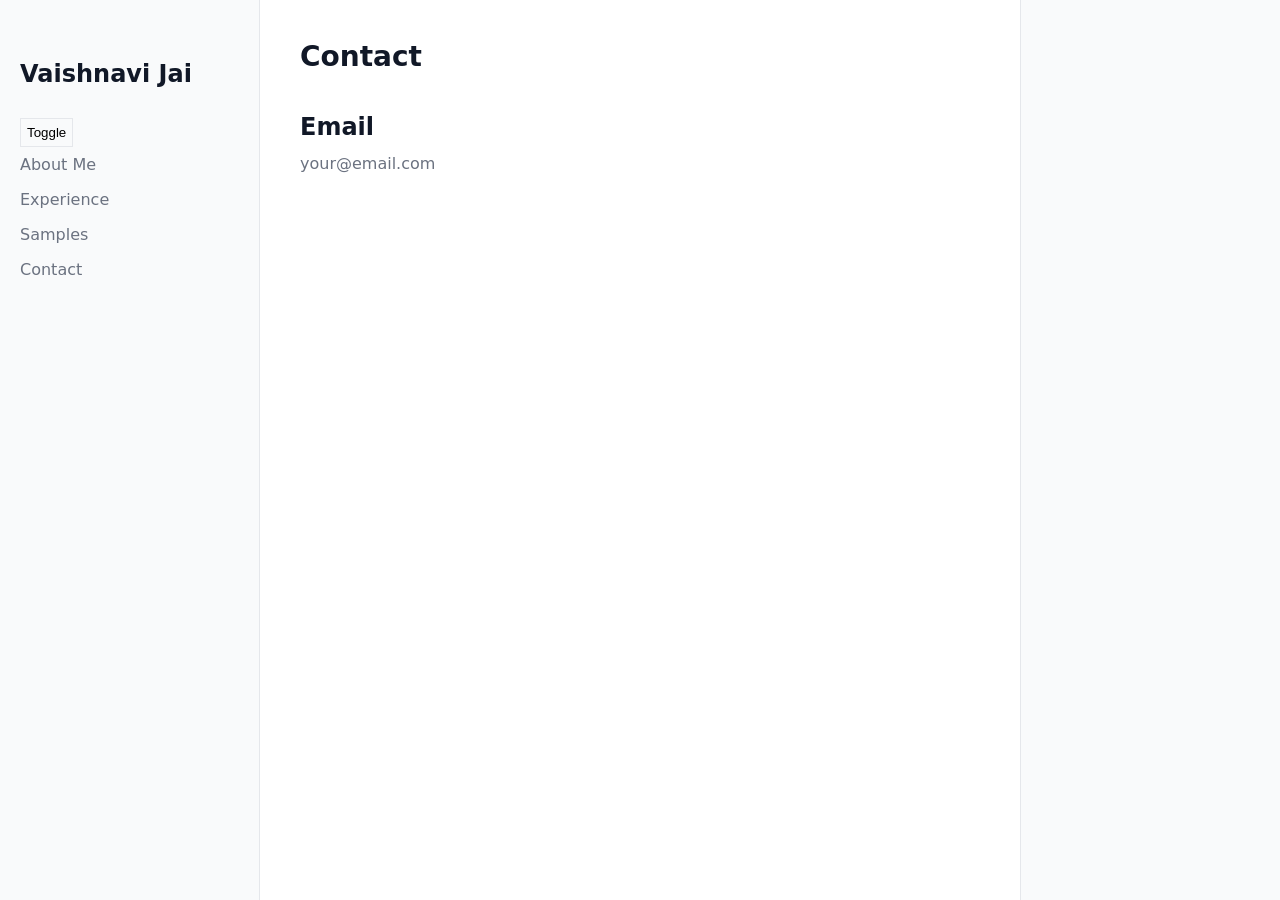
==== contact.html @ b00a7892 "Create contact.html" ====
<!DOCTYPE html>
<html lang="en">
<head>
  <meta charset="UTF-8" />
  <title>Contact</title>
  <link rel="stylesheet" href="styles.css">
</head>

<body>

<aside class="sidebar">
  <h2>Vaishnavi Jai</h2>
  <button id="themeToggle" class="toggle">Toggle</button>

  <nav class="nav">
    <a href="/index.html">About Me</a>
    <a href="/experience.html">Experience</a>
    <a href="/samples.html">Samples</a>
    <a href="/contact.html">Contact</a>
  </nav>
</aside>

<main class="main">
  <h1>Contact</h1>

  <h2>Email</h2>
  <p>your@email.com</p>
</main>

<aside class="toc"><div id="toc"></div></aside>

<script>
/* same JS */
</script>

</body>
</html>
---- styles.css ----
/* Satoshi font (fallback to system if it fails) */
@import url('https://api.fontshare.com/v2/css?f[]=satoshi@400,500,700&display=swap');

:root {
  --bg: #ffffff;
  --panel: #f9fafb;
  --text: #111827;
  --muted: #6b7280;
  --accent: #4f46e5;
  --border: #e5e7eb;
  --code-bg: #f3f4f6;
}

[data-theme="dark"] {
  --bg: #0f172a;
  --panel: #111827;
  --text: #e5e7eb;
  --muted: #9ca3af;
  --accent: #6366f1;
  --border: #1f2937;
  --code-bg: #020617;
}

* { margin: 0; padding: 0; box-sizing: border-box; }

body {
  display: grid;
  grid-template-columns: 260px 1fr 260px;
  font-family: 'Satoshi', -apple-system, system-ui, sans-serif;
  background: var(--bg);
  color: var(--text);
}

/* Sidebar */
.sidebar {
  position: sticky;
  top: 0;
  height: 100vh;
  padding: 20px;
  border-right: 1px solid var(--border);
  background: var(--panel);
}

.sidebar h2 {
  margin-bottom: 20px;
}

.nav a {
  display: block;
  color: var(--muted);
  text-decoration: none;
  padding: 8px 0;
}

/* ACTIVE NAV */
.nav a.active {
  color: var(--accent);
  font-weight: 500;
}

.nav a:hover {
  color: var(--text);
}

/* Main */
.main {
  padding: 40px;
  max-width: 800px;
}

h1 { font-size: 28px; margin-bottom: 10px; }
h2 { margin-top: 40px; margin-bottom: 10px; }

p {
  color: var(--muted);
  line-height: 1.6;
  margin-bottom: 15px;
}

/* TOC */
.toc {
  position: sticky;
  top: 0;
  height: 100vh;
  padding: 20px;
  border-left: 1px solid var(--border);
  background: var(--panel);
}

.toc a {
  display: block;
  color: var(--muted);
  margin-bottom: 6px;
  text-decoration: none;
}

.toc a:hover {
  color: var(--text);
}

/* Search */
.search input {
  width: 100%;
  padding: 8px;
  border: 1px solid var(--border);
  background: var(--bg);
  color: var(--text);
  border-radius: 6px;
}

/* Toggle */
.toggle {
  margin-top: 10px;
  padding: 6px;
  border: 1px solid var(--border);
  background: transparent;
  cursor: pointer;
}

/* Code */
pre {
  background: var(--code-bg);
  padding: 15px;
  border-radius: 8px;
}
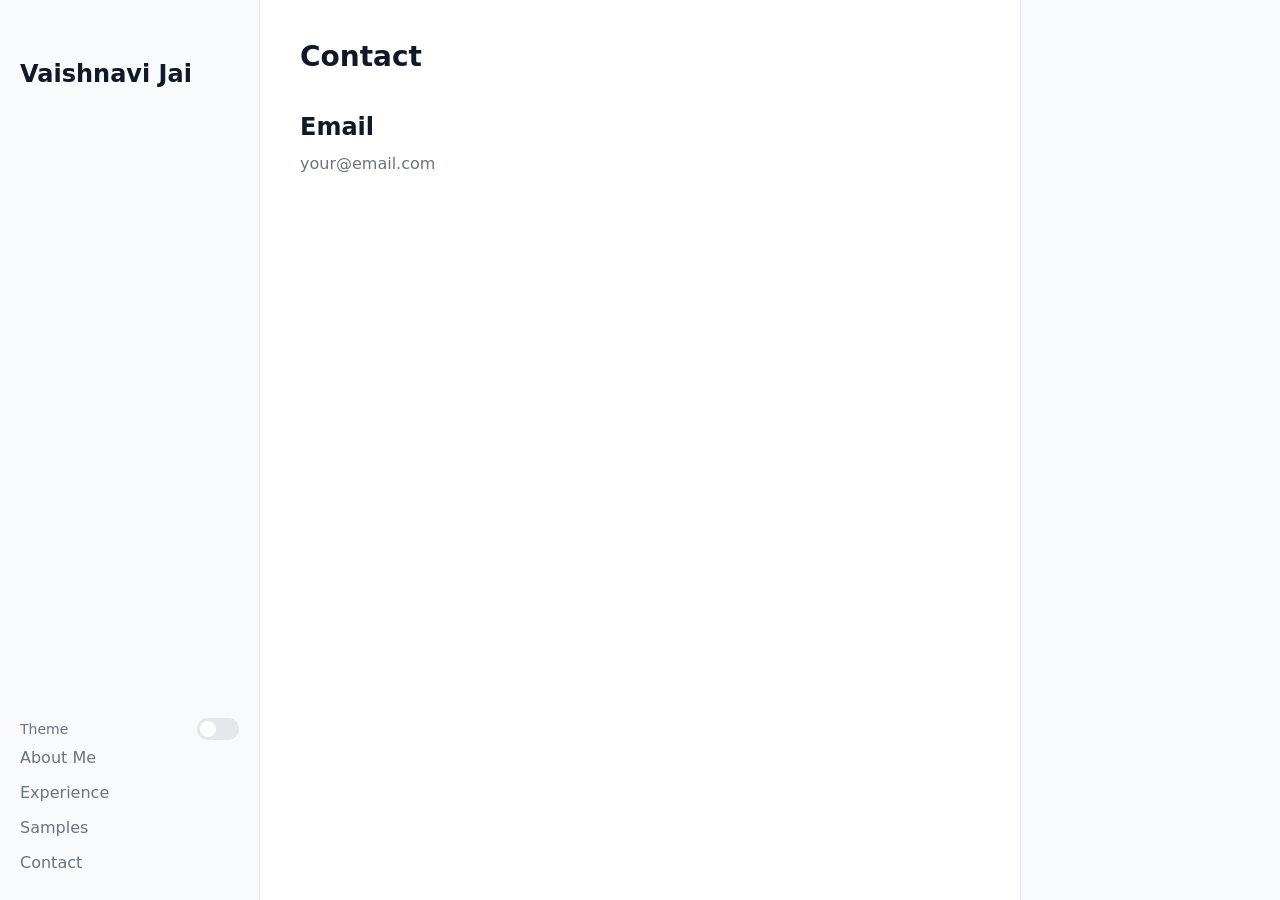
==== commit 7daa4178: "Update contact.html" ====
--- a/contact.html
+++ b/contact.html
@@ -10,8 +10,15 @@
 
 <aside class="sidebar">
   <h2>Vaishnavi Jai</h2>
-  <button id="themeToggle" class="toggle">Toggle</button>
-
+  <div class="sidebar-bottom">
+  <div class="theme-switch">
+    <span>Theme</span>
+    <label class="switch">
+      <input type="checkbox" id="themeToggle">
+      <span class="slider"></span>
+    </label>
+  </div>
+</div>
   <nav class="nav">
     <a href="/index.html">About Me</a>
     <a href="/experience.html">Experience</a>
--- a/styles.css
+++ b/styles.css
@@ -123,3 +123,65 @@
   padding: 15px;
   border-radius: 8px;
 }
+
+/* Ensure sidebar layout supports bottom alignment */
+.sidebar {
+  display: flex;
+  flex-direction: column;
+}
+
+/* Push toggle to bottom */
+.sidebar-bottom {
+  margin-top: auto;
+}
+
+/* Toggle switch */
+.theme-switch {
+  display: flex;
+  align-items: center;
+  justify-content: space-between;
+  font-size: 14px;
+  color: var(--muted);
+}
+
+.switch {
+  position: relative;
+  width: 42px;
+  height: 22px;
+}
+
+.switch input {
+  opacity: 0;
+  width: 0;
+  height: 0;
+}
+
+.slider {
+  position: absolute;
+  cursor: pointer;
+  inset: 0;
+  background-color: var(--border);
+  border-radius: 999px;
+  transition: 0.3s;
+}
+
+.slider::before {
+  content: "";
+  position: absolute;
+  height: 16px;
+  width: 16px;
+  left: 3px;
+  top: 3px;
+  background-color: white;
+  border-radius: 50%;
+  transition: 0.3s;
+}
+
+/* Active (dark mode) */
+input:checked + .slider {
+  background-color: var(--accent);
+}
+
+input:checked + .slider::before {
+  transform: translateX(20px);
+}
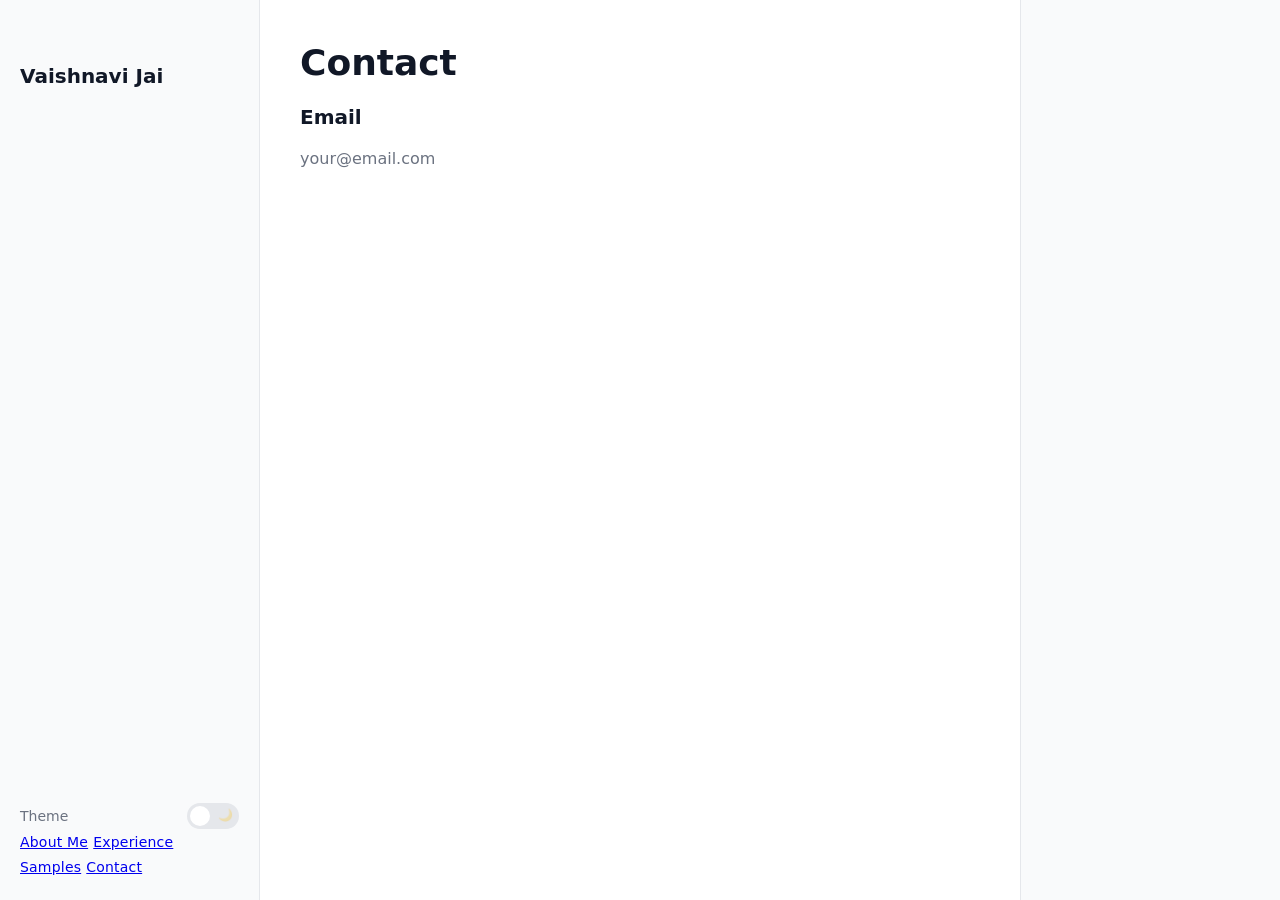
==== commit 8640ab1d: "Update contact.html" ====
--- a/contact.html
+++ b/contact.html
@@ -13,9 +13,14 @@
   <div class="sidebar-bottom">
   <div class="theme-switch">
     <span>Theme</span>
+
     <label class="switch">
       <input type="checkbox" id="themeToggle">
-      <span class="slider"></span>
+
+      <span class="slider">
+        <span class="icon sun">☀️</span>
+        <span class="icon moon">🌙</span>
+      </span>
     </label>
   </div>
 </div>
--- a/styles.css
+++ b/styles.css
@@ -9,6 +9,17 @@
   --accent: #4f46e5;
   --border: #e5e7eb;
   --code-bg: #f3f4f6;
+  
+  /* Typography scale */
+  --fs-xs: 12px;
+  --fs-sm: 14px;
+  --fs-md: 16px;
+  --fs-lg: 20px;
+  --fs-xl: 28px;
+  --fs-2xl: 36px;
+  --lh-tight: 1.25;
+  --lh-normal: 1.6;
+  --lh-loose: 1.8;
 }
 
 [data-theme="dark"] {
@@ -27,11 +38,28 @@
   display: grid;
   grid-template-columns: 260px 1fr 260px;
   font-family: 'Satoshi', -apple-system, system-ui, sans-serif;
+  font-size: var(--fs-md);
+  line-height: var(--lh-normal);
   background: var(--bg);
   color: var(--text);
 }
 
-/* Sidebar */
+.nav a {
+  font-size: var(--fs-sm);
+  line-height: 1.5;
+  letter-spacing: 0.2px;
+}
+
+/* ACTIVE NAV */
+.nav a.active {
+  color: var(--accent);
+  font-weight: 500;
+}
+
+.nav a:hover {
+  color: var(--text);
+}
+
 .sidebar {
   position: sticky;
   top: 0;
@@ -39,27 +67,13 @@
   padding: 20px;
   border-right: 1px solid var(--border);
   background: var(--panel);
-}
-
-.sidebar h2 {
-  margin-bottom: 20px;
-}
-
-.nav a {
-  display: block;
-  color: var(--muted);
-  text-decoration: none;
-  padding: 8px 0;
-}
-
-/* ACTIVE NAV */
-.nav a.active {
-  color: var(--accent);
-  font-weight: 500;
-}
-
-.nav a:hover {
-  color: var(--text);
+
+  display: flex;
+  flex-direction: column;
+}
+
+.sidebar-bottom {
+  margin-top: auto;
 }
 
 /* Main */
@@ -68,13 +82,36 @@
   max-width: 800px;
 }
 
-h1 { font-size: 28px; margin-bottom: 10px; }
-h2 { margin-top: 40px; margin-bottom: 10px; }
+.main > * + * {
+  margin-top: 8px;
+}
+
+h1 {
+  font-size: var(--fs-2xl);
+  font-weight: 600;
+  line-height: var(--lh-tight);
+  margin-bottom: 16px;
+}
+
+h2 {
+  font-size: var(--fs-lg);
+  font-weight: 600;
+  margin-top: 40px;
+  margin-bottom: 12px;
+}
+
+h3 {
+  font-size: var(--fs-md);
+  font-weight: 500;
+  margin-top: 24px;
+}
 
 p {
   color: var(--muted);
-  line-height: 1.6;
-  margin-bottom: 15px;
+  font-size: var(--fs-md);
+  line-height: var(--lh-loose);
+  margin-bottom: 16px;
+  max-width: 65ch;
 }
 
 /* TOC */
@@ -85,6 +122,15 @@
   padding: 20px;
   border-left: 1px solid var(--border);
   background: var(--panel);
+  font-size: var(--fs-sm);
+}
+
+.toc h4 {
+  font-size: var(--fs-xs);
+  text-transform: uppercase;
+  letter-spacing: 0.08em;
+  margin-bottom: 10px;
+  color: var(--muted);
 }
 
 .toc a {
@@ -108,15 +154,6 @@
   border-radius: 6px;
 }
 
-/* Toggle */
-.toggle {
-  margin-top: 10px;
-  padding: 6px;
-  border: 1px solid var(--border);
-  background: transparent;
-  cursor: pointer;
-}
-
 /* Code */
 pre {
   background: var(--code-bg);
@@ -124,18 +161,7 @@
   border-radius: 8px;
 }
 
-/* Ensure sidebar layout supports bottom alignment */
-.sidebar {
-  display: flex;
-  flex-direction: column;
-}
-
-/* Push toggle to bottom */
-.sidebar-bottom {
-  margin-top: auto;
-}
-
-/* Toggle switch */
+/* Container */
 .theme-switch {
   display: flex;
   align-items: center;
@@ -144,10 +170,11 @@
   color: var(--muted);
 }
 
+/* Switch base */
 .switch {
   position: relative;
-  width: 42px;
-  height: 22px;
+  width: 52px;
+  height: 26px;
 }
 
 .switch input {
@@ -156,32 +183,62 @@
   height: 0;
 }
 
+/* Track */
 .slider {
   position: absolute;
-  cursor: pointer;
   inset: 0;
   background-color: var(--border);
   border-radius: 999px;
   transition: 0.3s;
-}
-
+  display: flex;
+  align-items: center;
+  justify-content: space-between;
+  padding: 0 6px;
+  font-size: 12px;
+}
+
+/* Icons */
+.slider .icon {
+  pointer-events: none;
+  opacity: 0.6;
+}
+
+/* Knob */
 .slider::before {
   content: "";
   position: absolute;
-  height: 16px;
-  width: 16px;
+  height: 20px;
+  width: 20px;
   left: 3px;
   top: 3px;
-  background-color: white;
+  background-color: var(--bg);
   border-radius: 50%;
   transition: 0.3s;
+  z-index: 2;
 }
 
 /* Active (dark mode) */
-input:checked + .slider {
+.switch input:checked + .slider {
   background-color: var(--accent);
 }
 
-input:checked + .slider::before {
-  transform: translateX(20px);
-}
+.switch input:checked + .slider::before {
+  transform: translateX(26px);
+}
+
+/* Icon states */
+.slider .sun {
+  opacity: 1;
+}
+
+.slider .moon {
+  opacity: 0.3;
+}
+
+.switch input:checked + .slider .sun {
+  opacity: 0.3;
+}
+
+.switch input:checked + .slider .moon {
+  opacity: 1;
+}
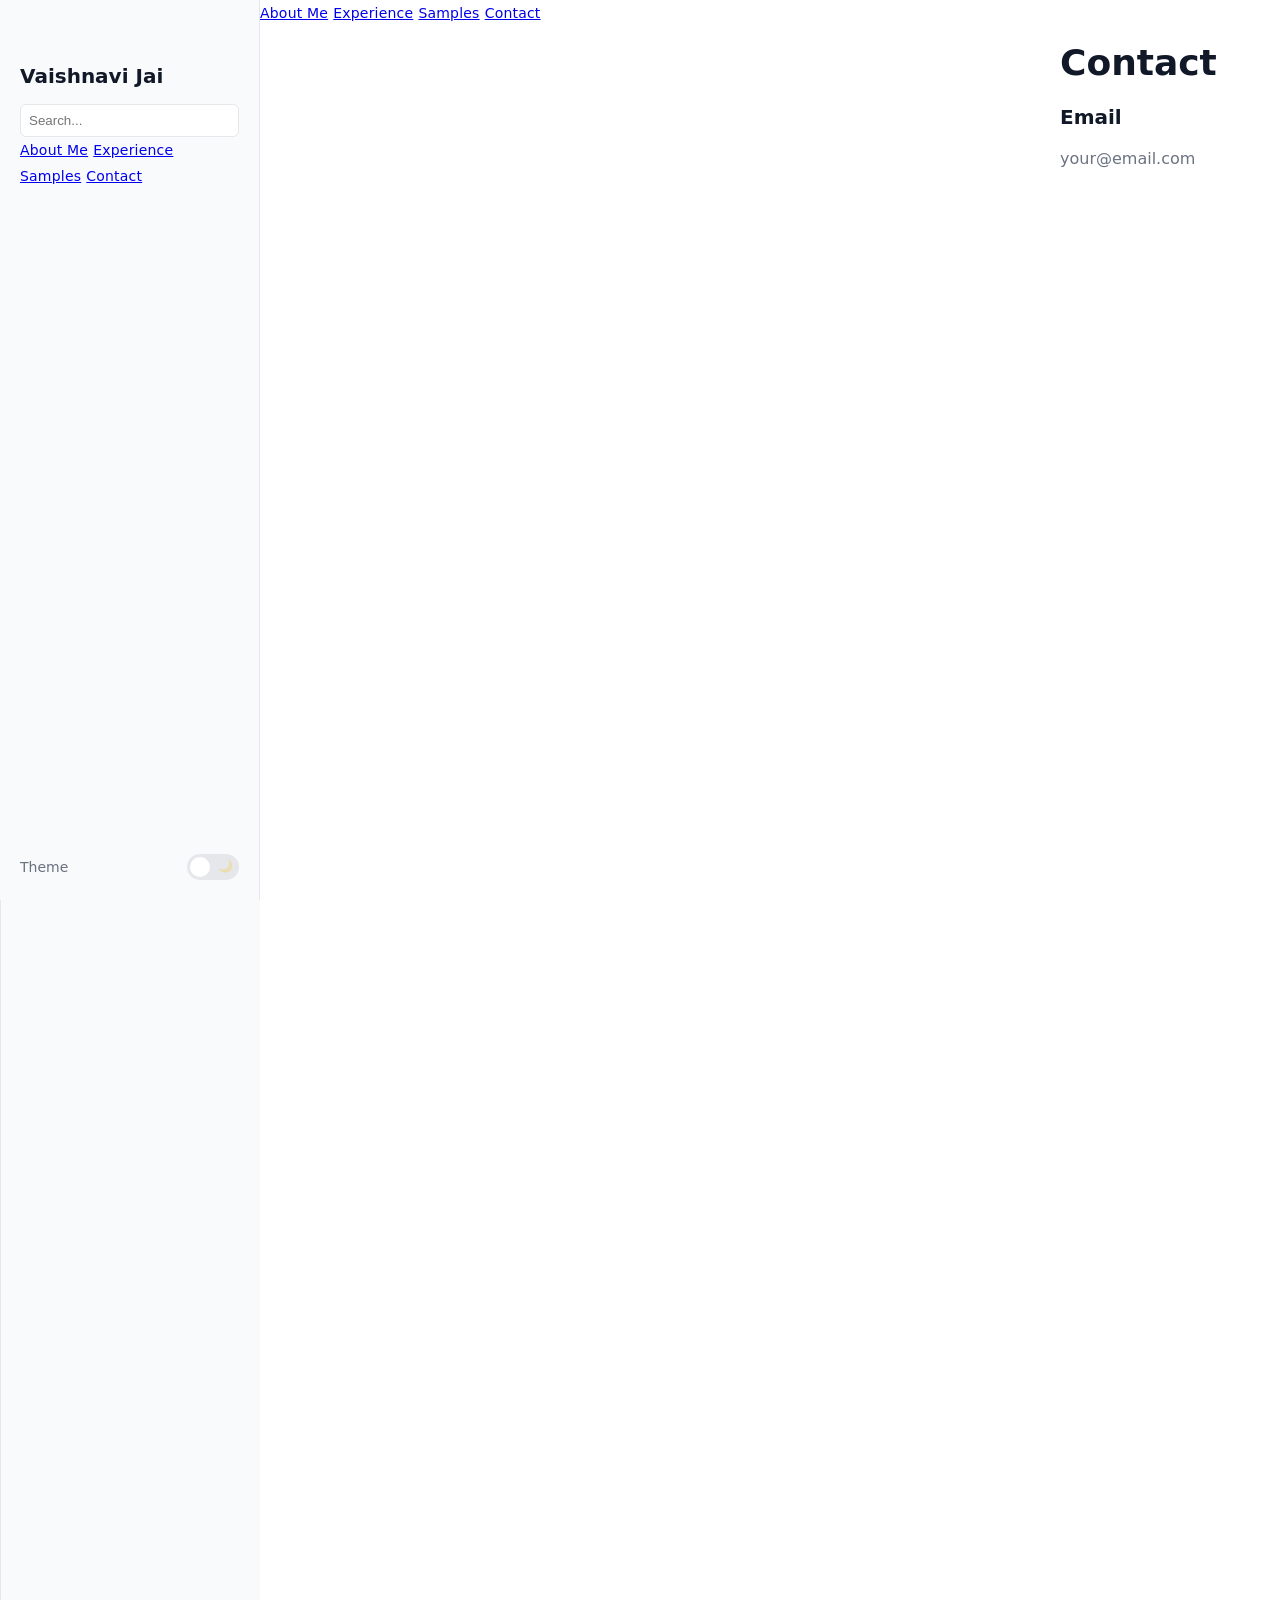
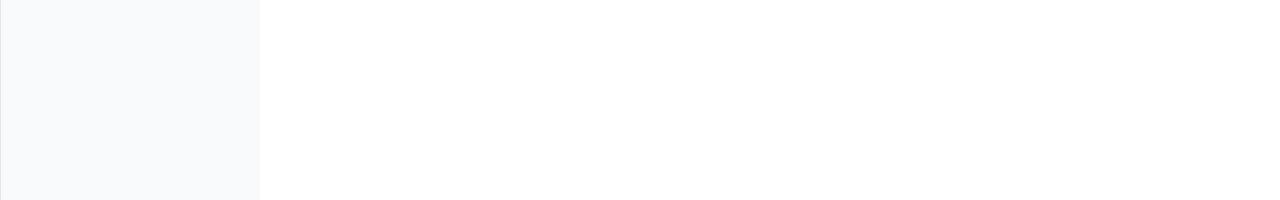
==== commit db9907bd: "Update contact.html" ====
--- a/contact.html
+++ b/contact.html
@@ -9,21 +9,39 @@
 <body>
 
 <aside class="sidebar">
-  <h2>Vaishnavi Jai</h2>
+
+  <!-- TOP SECTION -->
+  <div class="sidebar-top">
+    <h2>Vaishnavi Jai</h2>
+
+    <div class="search">
+      <input placeholder="Search..." />
+    </div>
+
+    <nav class="nav">
+      <a href="/index.html">About Me</a>
+      <a href="/experience.html">Experience</a>
+      <a href="/samples.html">Samples</a>
+      <a href="/contact.html">Contact</a>
+    </nav>
+  </div>
+
+  <!-- BOTTOM SECTION -->
   <div class="sidebar-bottom">
-  <div class="theme-switch">
-    <span>Theme</span>
+    <div class="theme-switch">
+      <span>Theme</span>
+      <label class="switch">
+        <input type="checkbox" id="themeToggle">
+        <span class="slider">
+          <span class="icon sun">☀️</span>
+          <span class="icon moon">🌙</span>
+        </span>
+      </label>
+    </div>
+  </div>
 
-    <label class="switch">
-      <input type="checkbox" id="themeToggle">
-
-      <span class="slider">
-        <span class="icon sun">☀️</span>
-        <span class="icon moon">🌙</span>
-      </span>
-    </label>
-  </div>
-</div>
+</aside>
+  
   <nav class="nav">
     <a href="/index.html">About Me</a>
     <a href="/experience.html">Experience</a>
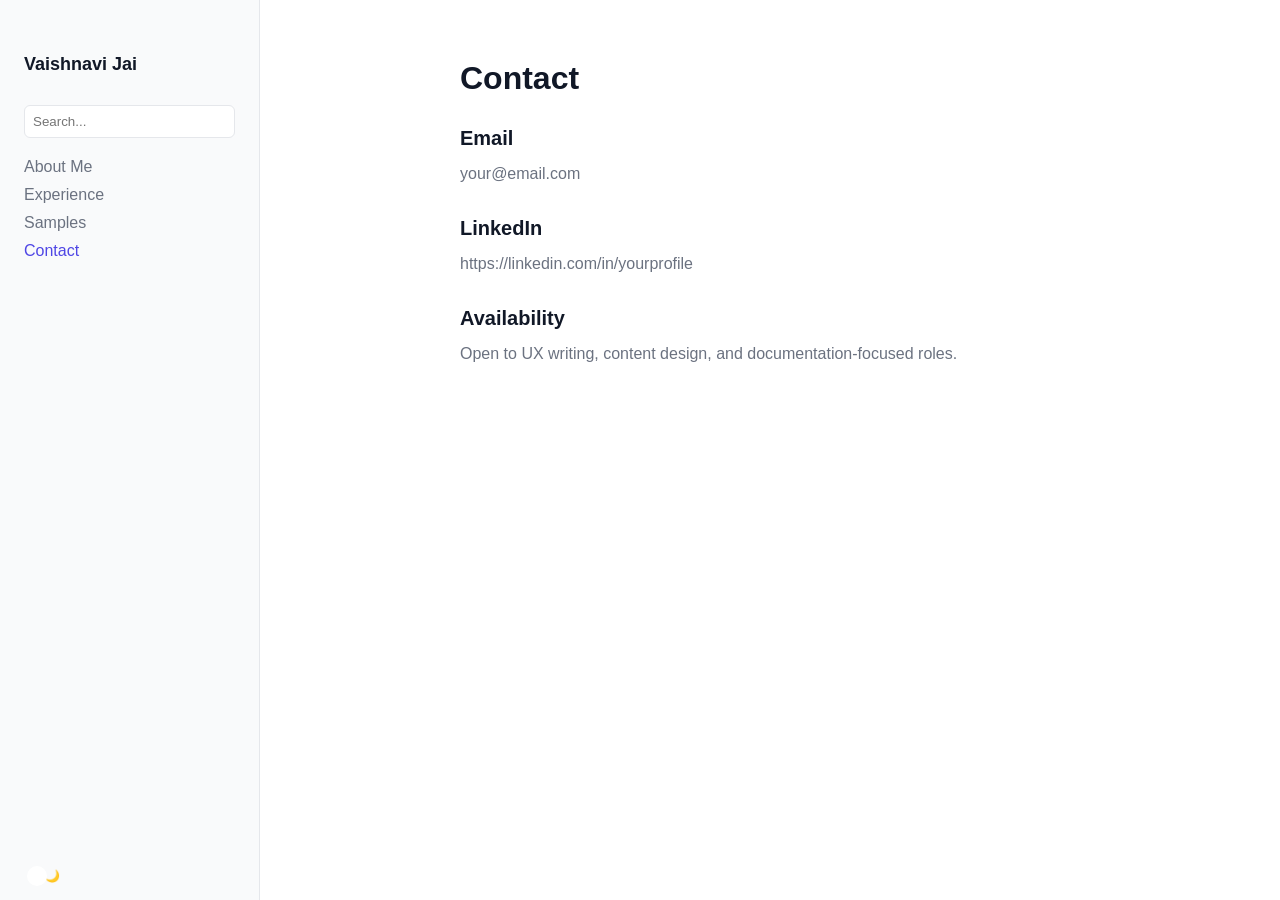
==== commit d5dda781: "Update contact.html" ====
--- a/contact.html
+++ b/contact.html
@@ -1,16 +1,17 @@
 <!DOCTYPE html>
 <html lang="en">
 <head>
-  <meta charset="UTF-8" />
+  <meta charset="UTF-8">
+  <meta name="viewport" content="width=device-width, initial-scale=1.0">
   <title>Contact</title>
   <link rel="stylesheet" href="styles.css">
 </head>
 
 <body>
 
+<!-- SIDEBAR -->
 <aside class="sidebar">
 
-  <!-- TOP SECTION -->
   <div class="sidebar-top">
     <h2>Vaishnavi Jai</h2>
 
@@ -22,45 +23,58 @@
       <a href="/index.html">About Me</a>
       <a href="/experience.html">Experience</a>
       <a href="/samples.html">Samples</a>
-      <a href="/contact.html">Contact</a>
+      <a href="/contact.html" class="active">Contact</a>
     </nav>
   </div>
 
-  <!-- BOTTOM SECTION -->
   <div class="sidebar-bottom">
-    <div class="theme-switch">
-      <span>Theme</span>
-      <label class="switch">
-        <input type="checkbox" id="themeToggle">
-        <span class="slider">
-          <span class="icon sun">☀️</span>
-          <span class="icon moon">🌙</span>
-        </span>
-      </label>
-    </div>
+    <label class="switch">
+      <input type="checkbox" id="toggle">
+      <span class="slider">
+        <span>☀️</span>
+        <span>🌙</span>
+      </span>
+    </label>
   </div>
 
 </aside>
-  
-  <nav class="nav">
-    <a href="/index.html">About Me</a>
-    <a href="/experience.html">Experience</a>
-    <a href="/samples.html">Samples</a>
-    <a href="/contact.html">Contact</a>
-  </nav>
-</aside>
 
-<main class="main">
-  <h1>Contact</h1>
+<!-- MAIN CONTENT -->
+<div class="main-wrapper">
+  <main class="main">
 
-  <h2>Email</h2>
-  <p>your@email.com</p>
-</main>
+    <h1>Contact</h1>
 
-<aside class="toc"><div id="toc"></div></aside>
+    <h2>Email</h2>
+    <p>your@email.com</p>
 
+    <h2>LinkedIn</h2>
+    <p>https://linkedin.com/in/yourprofile</p>
+
+    <h2>Availability</h2>
+    <p>
+      Open to UX writing, content design, and documentation-focused roles.
+    </p>
+
+  </main>
+</div>
+
+<!-- THEME SCRIPT -->
 <script>
-/* same JS */
+  const toggle = document.getElementById("toggle");
+
+  const savedTheme = localStorage.getItem("theme");
+
+  if (savedTheme === "dark") {
+    document.documentElement.setAttribute("data-theme", "dark");
+    toggle.checked = true;
+  }
+
+  toggle.addEventListener("change", () => {
+    const theme = toggle.checked ? "dark" : "light";
+    document.documentElement.setAttribute("data-theme", theme);
+    localStorage.setItem("theme", theme);
+  });
 </script>
 
 </body>
--- a/styles.css
+++ b/styles.css
@@ -1,4 +1,3 @@
-/* Satoshi font (fallback to system if it fails) */
 @import url('https://api.fontshare.com/v2/css?f[]=satoshi@400,500,700&display=swap');
 
 :root {
@@ -8,18 +7,6 @@
   --muted: #6b7280;
   --accent: #4f46e5;
   --border: #e5e7eb;
-  --code-bg: #f3f4f6;
-  
-  /* Typography scale */
-  --fs-xs: 12px;
-  --fs-sm: 14px;
-  --fs-md: 16px;
-  --fs-lg: 20px;
-  --fs-xl: 28px;
-  --fs-2xl: 36px;
-  --lh-tight: 1.25;
-  --lh-normal: 1.6;
-  --lh-loose: 1.8;
 }
 
 [data-theme="dark"] {
@@ -29,28 +16,62 @@
   --muted: #9ca3af;
   --accent: #6366f1;
   --border: #1f2937;
-  --code-bg: #020617;
 }
 
-* { margin: 0; padding: 0; box-sizing: border-box; }
+* {
+  margin: 0;
+  padding: 0;
+  box-sizing: border-box;
+}
 
 body {
-  display: grid;
-  grid-template-columns: 260px 1fr 260px;
-  font-family: 'Satoshi', -apple-system, system-ui, sans-serif;
-  font-size: var(--fs-md);
-  line-height: var(--lh-normal);
+  display: flex;
+  font-family: 'Satoshi', sans-serif;
   background: var(--bg);
   color: var(--text);
 }
 
-.nav a {
-  font-size: var(--fs-sm);
-  line-height: 1.5;
-  letter-spacing: 0.2px;
+/* SIDEBAR */
+.sidebar {
+  width: 260px;
+  height: 100vh;
+  padding: 24px;
+  border-right: 1px solid var(--border);
+  background: var(--panel);
+  display: flex;
+  flex-direction: column;
 }
 
-/* ACTIVE NAV */
+.sidebar-top {
+  display: flex;
+  flex-direction: column;
+  gap: 20px;
+}
+
+.sidebar h2 {
+  font-size: 18px;
+}
+
+.search input {
+  width: 100%;
+  padding: 8px;
+  border: 1px solid var(--border);
+  border-radius: 6px;
+}
+
+/* NAV FIX */
+.nav {
+  display: flex;
+  flex-direction: column;
+  gap: 10px;
+}
+
+.nav a {
+  font-size: 16px;
+  text-decoration: none;
+  color: var(--muted);
+}
+
 .nav a.active {
   color: var(--accent);
   font-weight: 500;
@@ -60,185 +81,76 @@
   color: var(--text);
 }
 
-.sidebar {
-  position: sticky;
-  top: 0;
-  height: 100vh;
-  padding: 20px;
-  border-right: 1px solid var(--border);
-  background: var(--panel);
-
+/* MAIN CONTENT (CENTER FIX) */
+.main-wrapper {
+  flex: 1;
   display: flex;
-  flex-direction: column;
+  justify-content: center;
 }
 
+.main {
+  max-width: 700px;
+  padding: 60px 40px;
+  width: 100%;
+}
+
+h1 {
+  font-size: 32px;
+  margin-bottom: 20px;
+}
+
+h2 {
+  font-size: 20px;
+  margin-top: 30px;
+  margin-bottom: 10px;
+}
+
+p {
+  color: var(--muted);
+  line-height: 1.7;
+}
+
+/* TOGGLE */
 .sidebar-bottom {
   margin-top: auto;
 }
 
-/* Main */
-.main {
-  padding: 40px;
-  max-width: 800px;
-}
-
-.main > * + * {
-  margin-top: 8px;
-}
-
-h1 {
-  font-size: var(--fs-2xl);
-  font-weight: 600;
-  line-height: var(--lh-tight);
-  margin-bottom: 16px;
-}
-
-h2 {
-  font-size: var(--fs-lg);
-  font-weight: 600;
-  margin-top: 40px;
-  margin-bottom: 12px;
-}
-
-h3 {
-  font-size: var(--fs-md);
-  font-weight: 500;
-  margin-top: 24px;
-}
-
-p {
-  color: var(--muted);
-  font-size: var(--fs-md);
-  line-height: var(--lh-loose);
-  margin-bottom: 16px;
-  max-width: 65ch;
-}
-
-/* TOC */
-.toc {
-  position: sticky;
-  top: 0;
-  height: 100vh;
-  padding: 20px;
-  border-left: 1px solid var(--border);
-  background: var(--panel);
-  font-size: var(--fs-sm);
-}
-
-.toc h4 {
-  font-size: var(--fs-xs);
-  text-transform: uppercase;
-  letter-spacing: 0.08em;
-  margin-bottom: 10px;
-  color: var(--muted);
-}
-
-.toc a {
-  display: block;
-  color: var(--muted);
-  margin-bottom: 6px;
-  text-decoration: none;
-}
-
-.toc a:hover {
-  color: var(--text);
-}
-
-/* Search */
-.search input {
-  width: 100%;
-  padding: 8px;
-  border: 1px solid var(--border);
-  background: var(--bg);
-  color: var(--text);
-  border-radius: 6px;
-}
-
-/* Code */
-pre {
-  background: var(--code-bg);
-  padding: 15px;
-  border-radius: 8px;
-}
-
-/* Container */
-.theme-switch {
-  display: flex;
-  align-items: center;
-  justify-content: space-between;
-  font-size: 14px;
-  color: var(--muted);
-}
-
-/* Switch base */
 .switch {
   position: relative;
-  width: 52px;
+  width: 50px;
   height: 26px;
 }
 
 .switch input {
-  opacity: 0;
-  width: 0;
-  height: 0;
+  display: none;
 }
 
-/* Track */
 .slider {
   position: absolute;
   inset: 0;
-  background-color: var(--border);
+  background: var(--border);
   border-radius: 999px;
-  transition: 0.3s;
   display: flex;
   align-items: center;
   justify-content: space-between;
   padding: 0 6px;
-  font-size: 12px;
 }
 
-/* Icons */
-.slider .icon {
-  pointer-events: none;
-  opacity: 0.6;
-}
-
-/* Knob */
 .slider::before {
   content: "";
   position: absolute;
+  width: 20px;
   height: 20px;
-  width: 20px;
+  background: white;
+  border-radius: 50%;
   left: 3px;
-  top: 3px;
-  background-color: var(--bg);
-  border-radius: 50%;
   transition: 0.3s;
-  z-index: 2;
 }
 
-/* Active (dark mode) */
-.switch input:checked + .slider {
-  background-color: var(--accent);
+input:checked + .slider::before {
+  transform: translateX(24px);
 }
 
-.switch input:checked + .slider::before {
-  transform: translateX(26px);
+.slider span {
+  font-size: 12px;
 }
-
-/* Icon states */
-.slider .sun {
-  opacity: 1;
-}
-
-.slider .moon {
-  opacity: 0.3;
-}
-
-.switch input:checked + .slider .sun {
-  opacity: 0.3;
-}
-
-.switch input:checked + .slider .moon {
-  opacity: 1;
-}
